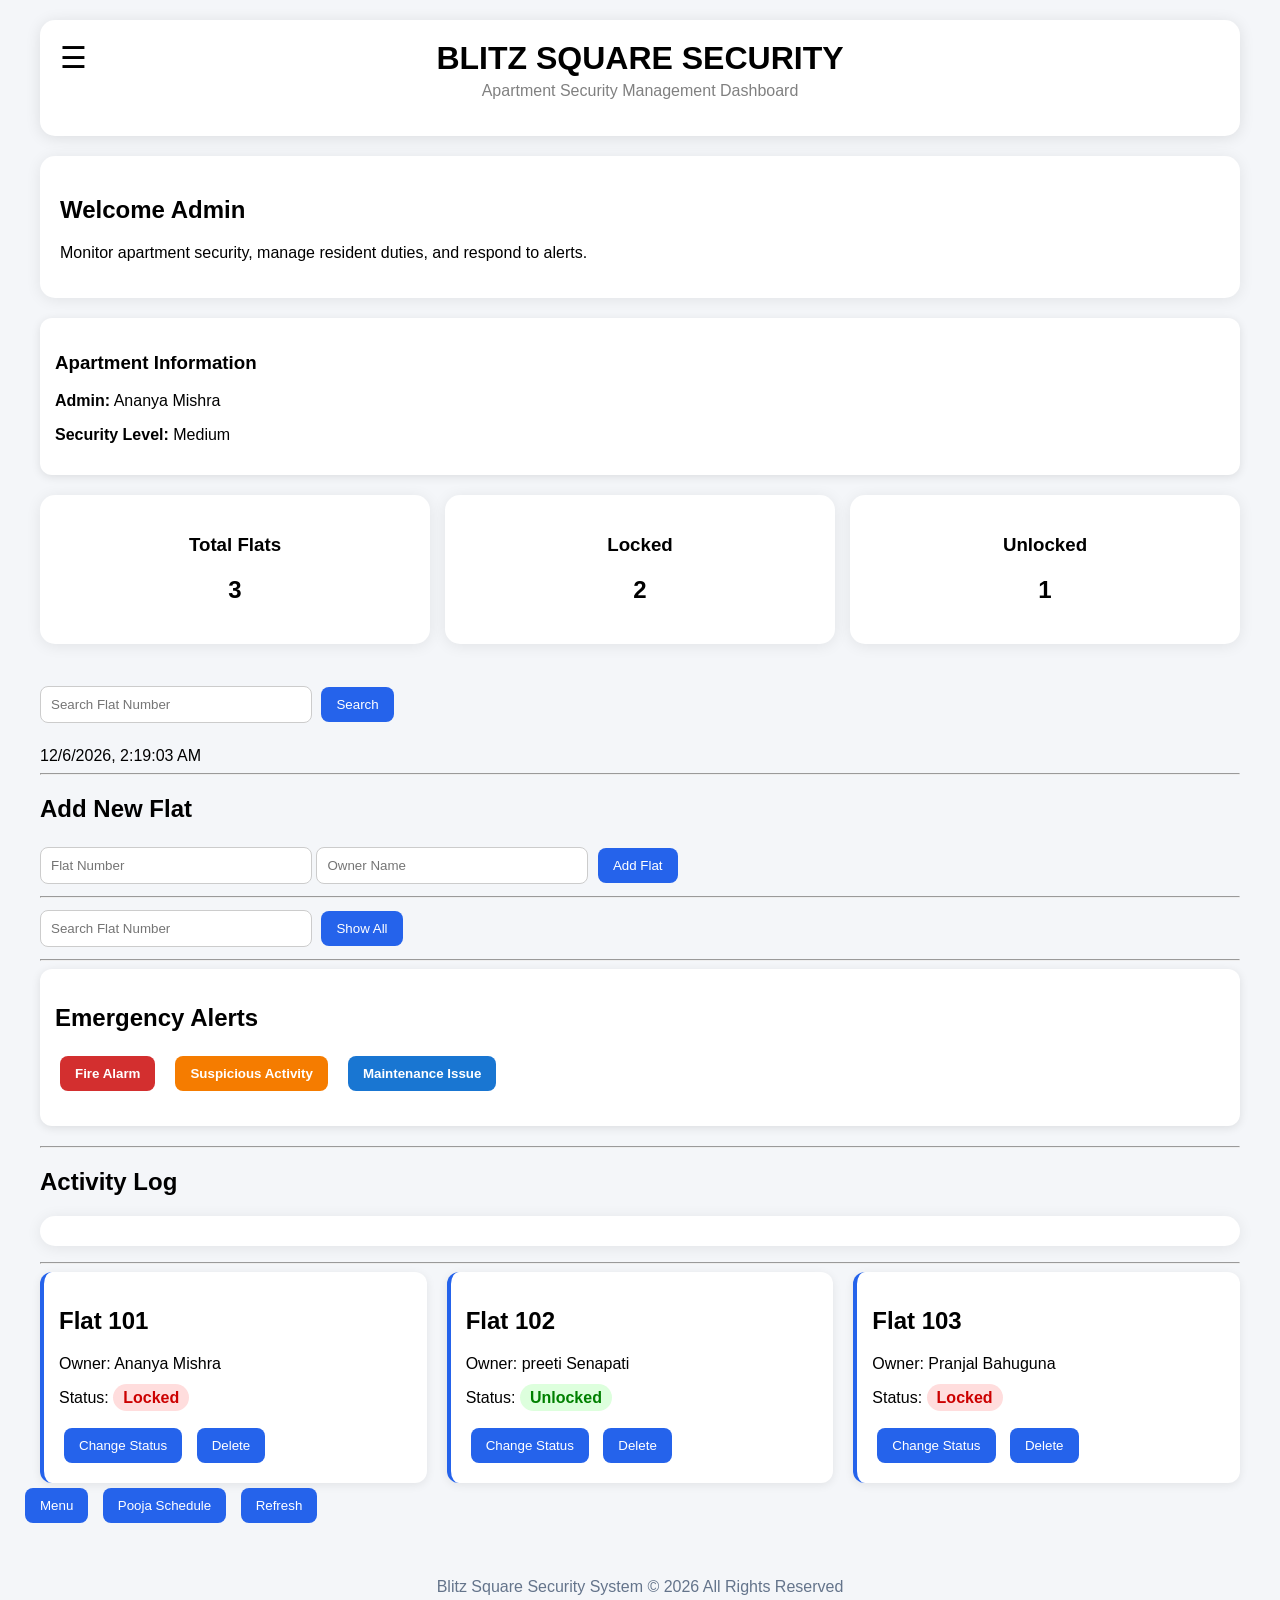
==== index.html @ 32a16ed3 "yes" ====
<!DOCTYPE html>
<html>
<div class="main-content">

<head>
    <title>Apartment Security Dashboard</title>

    <link rel="stylesheet" href="style.css">
</head>

<div class="header">

    <span class="menu-btn"
    onclick="openSidebar()">
    ☰
    </span>

    <h1>BLITZ SQUARE SECURITY</h1>

    <p>Apartment Security Management Dashboard</p>

</div>

<div class="welcome-card">

    <h2>Welcome Admin</h2>

    <p>
     Monitor apartment security,
    manage resident duties,
    and respond to alerts.
    </p>

</div>

<div id="sidebar" class="sidebar">

    <span
    class="close-btn"
    onclick="closeSidebar()">
    ×
    </span>

    <a href="#">Dashboard</a>

    <a href="pooja.html">Pooja Log</a>

    <a href="#">Visitor Log</a>

    <a href="maintenance.html">
    Maintenance Log
    </a>

    <a href="#">Emergency Alerts</a>

    <a href="#">Settings</a>

</div>

<div class="apartment-info">

    <h3>Apartment Information</h3>

    <p><strong>Admin:</strong> Ananya Mishra</p>

    <p><strong>Security Level:</strong> Medium</p>

</div>

   <div class="dashboard">

    <div class="stat-card">
        <h3>Total Flats</h3>
        <h2 id="totalFlats"></h2>
    </div>

    <div class="stat-card">
        <h3>Locked</h3>
        <h2 id="lockedCount"></h2>
    </div>

    <div class="stat-card">
        <h3>Unlocked</h3>
        <h2 id="unlockedCount"></h2>
    </div>

</div>

    <br>

    <input
        type="text"
        id="searchInput"
        placeholder="Search Flat Number">

    <button onclick="searchFlat()">
        Search
    </button>
    <div class="dashboard">

</div>
<div id="clock"></div>
<hr>

<h2>Add New Flat</h2>

<input
    type="number"
    id="newFlatNumber"
    placeholder="Flat Number">

<input
type="text"
id="ownerName"
placeholder="Owner Name">

<button onclick="addFlat()">
    Add Flat
</button>

<hr>


<input
    type="text"
    id="searchInput"
    placeholder="Search Flat Number">

    <button onclick="displayFlats()">
        Show All
    </button>

    <hr>

    <div class="alerts-section"> 
    <h2>Emergency Alerts</h2> 
    <div class="alert-buttons">
    <button class="alert-btn fire" 
    onclick="triggerAlert('Fire Alarm')"> 
    Fire Alarm 
    </button> 

    <button class="alert-btn suspicious" 
    onclick="triggerAlert('Suspicious Activity')"> 
    Suspicious Activity 
    </button> 
        
    <button class="alert-btn maintenance" 
    onclick="triggerAlert('Maintenance Issue')"> 
    Maintenance Issue 
    </button> 
    
    </div> 
    <div id="activeAlerts"></div> 
</div> 

<hr>

    <h2>Activity Log</h2>

    <ul id="activityLog"></ul>

    <hr>

    <div id="flatContainer"></div>

    <script src="script.js"></script>

</body>
</html>
</div>
<div class="quick-actions">

<button onclick="openSidebar()">
     Menu
</button>

<button onclick="generateSchedule()">
     Pooja Schedule
</button>

<button onclick="displayFlats()">
     Refresh
</button>

</div>
<footer>

    Blitz Square Security System

    © 2026 All Rights Reserved

</footer>
---- style.css ----
body{

    font-family:
    'Segoe UI',
    sans-serif;
}

h1{
    text-align: center;
}

.dashboard{
    display: flex;
    gap: 15px;
    margin-bottom: 20px;
}

.stat-card{
    flex: 1;
    min-width: 180px;

    background: white;

    padding: 20px;

    border-radius: 15px;

    text-align: center;

    box-shadow: 0 2px 15px rgba(0,0,0,0.08);
}

.card{

    background:white;

    padding:15px;

    border-radius:12px;

    box-shadow:0 2px 10px rgba(0,0,0,0.08);

    border-left:4px solid #2563eb;
}
.locked{
    color: red;
    font-weight: bold;
}

.unlocked{
    color: green;
    font-weight: bold;
}

button{

    background: #2563eb;

    color: white;

    border: none;

    padding: 10px 15px;

    border-radius: 8px;

    cursor: pointer;

    margin: 5px;
}

button:hover{

    transform: translateY(-2px);

    transition: 0.3s;
}
input{
    padding: 8px;
}
.locked{
    background-color: #ffdddd;
    color: #cc0000;
    padding: 5px 10px;
    border-radius: 20px;
    font-weight: bold;
}

.unlocked{
    background-color: #ddffdd;
    color: #008000;
    padding: 5px 10px;
    border-radius: 20px;
    font-weight: bold;
}
.header{
    background: white;
    padding: 20px;
    border-radius: 15px;
    box-shadow: 0 2px 15px rgba(0,0,0,0.1);
    margin-bottom: 20px;
    text-align: center;
    position: relative;
}

.header h1{
    margin: 0;
}

.header p{
    color: gray;
    margin-top: 5px;
}
button{
    padding: 10px 15px;
    border: none;
    border-radius: 8px;
    cursor: pointer;
    margin-right: 5px;
}

button:hover{
    transform: scale(1.05);
}
.apartment-info{
    background: white;
    padding: 15px;
    border-radius: 12px;
    margin-bottom: 20px;
    box-shadow: 0 2px 10px rgba(0,0,0,0.1);
}
.alerts-section{
    background: white;
    padding: 15px;
    border-radius: 12px;
    margin-bottom: 20px;
    box-shadow: 0 2px 10px rgba(0,0,0,0.1);
}

.alert-buttons{
    display: flex;
    gap: 10px;
    margin-bottom: 15px;
    flex-wrap: wrap;
}

.alert-btn{
    color: white;
    font-weight: bold;
}

.fire{
    background-color: #d32f2f;
}

.suspicious{
    background-color: #f57c00;
}

.maintenance{
    background-color: #1976d2;
}

.alert-card{
    background: #fff3cd;
    border-left: 6px solid #ff9800;
    padding: 12px;
    margin-bottom: 10px;
    border-radius: 8px;
}

.alert-card h3{
    margin: 0 0 5px 0;
}

.alert-card p{
    margin: 2px 0;
    color: #555;
}

.clear-btn{
    margin-top: 8px;
    background: #444;
    color: white;
}
.sidebar{

    height:100%;

    width:0;

    position:fixed;

    top:0;
    left:0;

    background:#222;

    overflow-x:hidden;

    transition:0.4s;

    padding-top:60px;

    z-index:1000;
}

.sidebar a{

    padding:12px 20px;

    text-decoration:none;

    color:white;

    display:block;

    font-size:18px;
}

.sidebar a:hover{

    background:#444;
}
.menu-btn{

    font-size:30px;

    cursor:pointer;

    position:absolute;

    left:20px;

    top:20px;
}

.close-btn{

    position:absolute;

    top:10px;

    right:20px;

    font-size:35px;

    color:white;

    cursor:pointer;
}
body{
    font-family: Arial, sans-serif;
    background: #f4f6f9;
    margin: 0;
    padding: 20px;
}
.stats-container{
    display: flex;
    gap: 20px;
    flex-wrap: wrap;
}
input{
    padding: 10px;
    border: 1px solid #ccc;
    border-radius: 8px;
    width: 250px;
}
#activityLog{

    background: white;

    padding: 15px;

    border-radius: 15px;

    box-shadow: 0 2px 15px rgba(0,0,0,0.08);

    list-style: none;
}
.main-content{

    max-width: 1200px;

    margin: auto;
}

#flatContainer{
    display:grid;
    grid-template-columns:
    repeat(auto-fit,minmax(300px,1fr));
    gap:20px;
}
.welcome-card{
    background:white;
    padding:20px;
    border-radius:15px;
    margin-bottom:20px;
    box-shadow:0 2px 15px rgba(0,0,0,0.08);
}
footer{

    text-align:center;

    color:#64748b;

    margin-top:30px;

    padding:20px;
}
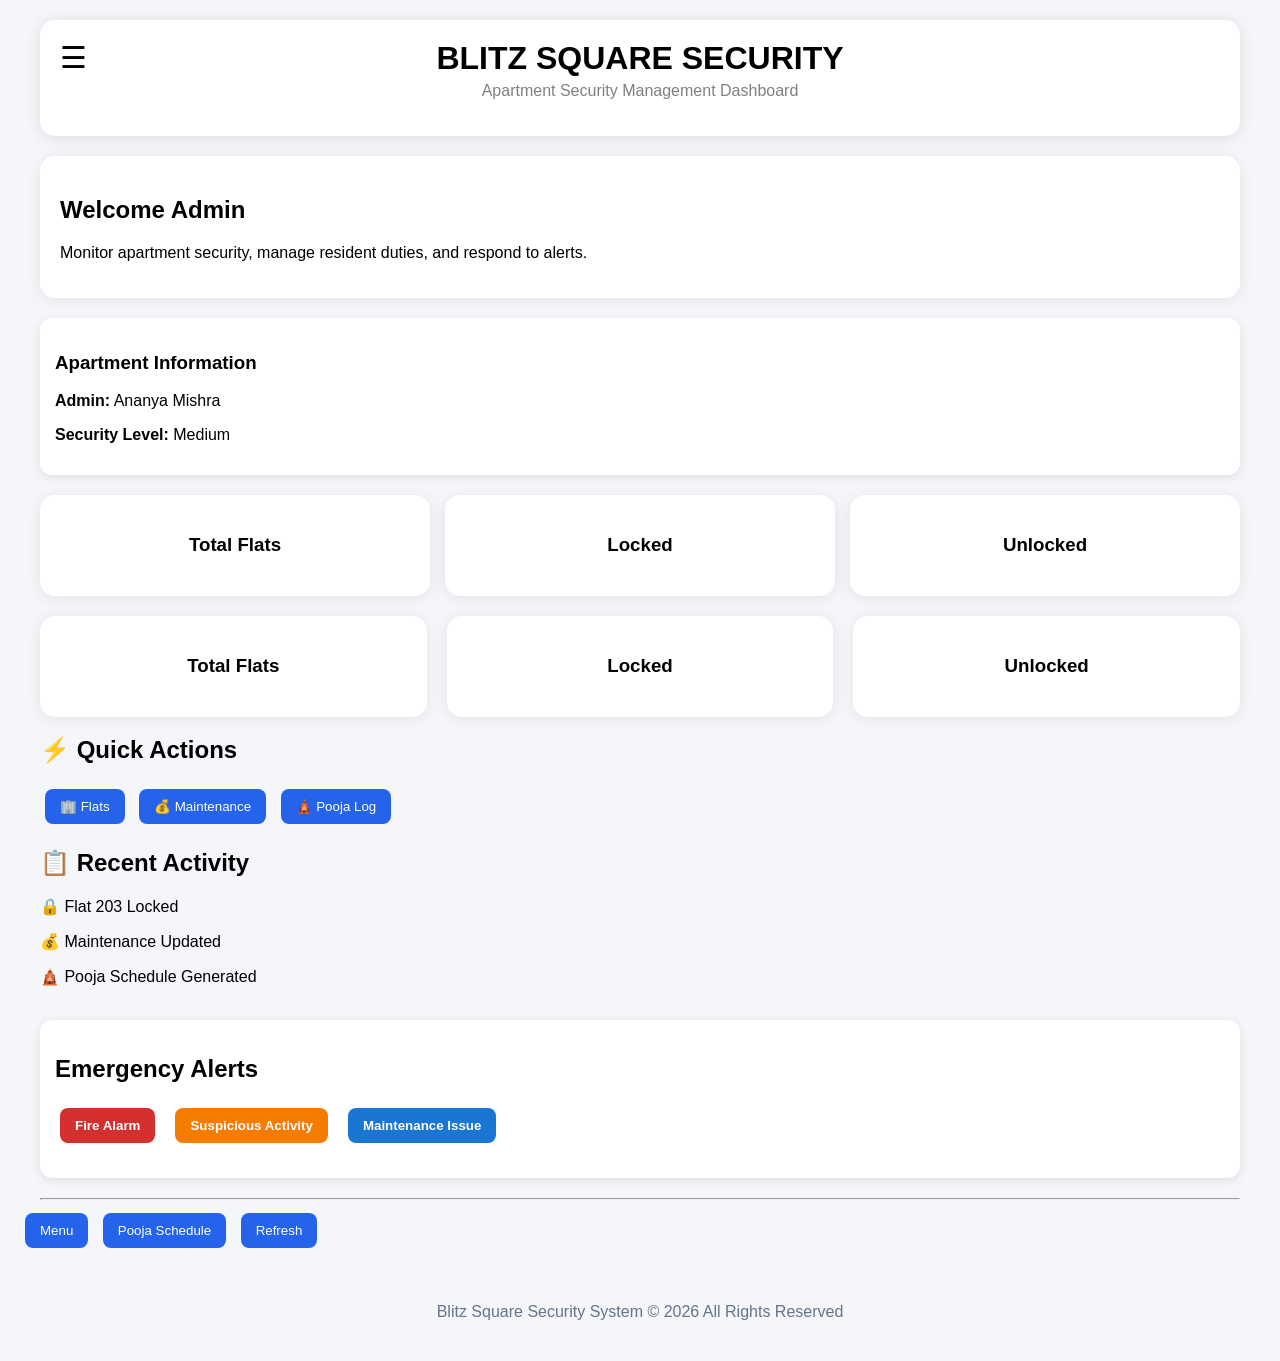
==== commit 1296b80c: "yes" ====
--- a/index.html
+++ b/index.html
@@ -43,6 +43,10 @@
 
     <a href="#">Dashboard</a>
 
+    <a href="flats.html">
+    🏢 Flats
+    </a>
+
     <a href="pooja.html">Pooja Log</a>
 
     <a href="#">Visitor Log</a>
@@ -51,6 +55,8 @@
     Maintenance Log
     </a>
 
+
+
     <a href="#">Emergency Alerts</a>
 
     <a href="#">Settings</a>
@@ -86,9 +92,60 @@
 
 </div>
 
+<div class="stats-container">
+
+    <div class="stat-card">
+        <h3>Total Flats</h3>
+        <h2 id="totalFlats"></h2>
+    </div>
+
+    <div class="stat-card">
+        <h3>Locked</h3>
+        <h2 id="lockedCount"></h2>
+    </div>
+
+    <div class="stat-card">
+        <h3>Unlocked</h3>
+        <h2 id="unlockedCount"></h2>
+    </div>
+
+</div>
+
+
+<!-- QUICK ACTIONS START HERE -->
+
+<div class="dashboard-card">
+
+    <h2>⚡ Quick Actions</h2>
+
+    <button onclick="window.location.href='flats.html'">
+        🏢 Flats
+    </button>
+
+    <button onclick="window.location.href='maintenance.html'">
+        💰 Maintenance
+    </button>
+
+    <button onclick="window.location.href='pooja.html'">
+        🛕 Pooja Log
+    </button>
+
+</div>
+
+<div class="dashboard-card">
+
+    <h2>📋 Recent Activity</h2>
+
+    <p>🔒 Flat 203 Locked</p>
+
+    <p>💰 Maintenance Updated</p>
+
+    <p>🛕 Pooja Schedule Generated</p>
+
+</div>
     <br>
 
-    <input
+   <!-- <input
         type="text"
         id="searchInput"
         placeholder="Search Flat Number">
@@ -130,7 +187,7 @@
         Show All
     </button>
 
-    <hr>
+    <hr> -->
 
     <div class="alerts-section"> 
     <h2>Emergency Alerts</h2> 
@@ -156,13 +213,13 @@
 
 <hr>
 
-    <h2>Activity Log</h2>
+ <!--   <h2>Activity Log</h2>
 
     <ul id="activityLog"></ul>
 
     <hr>
 
-    <div id="flatContainer"></div>
+    <div id="flatContainer"></div>  -->
 
     <script src="script.js"></script>
 
